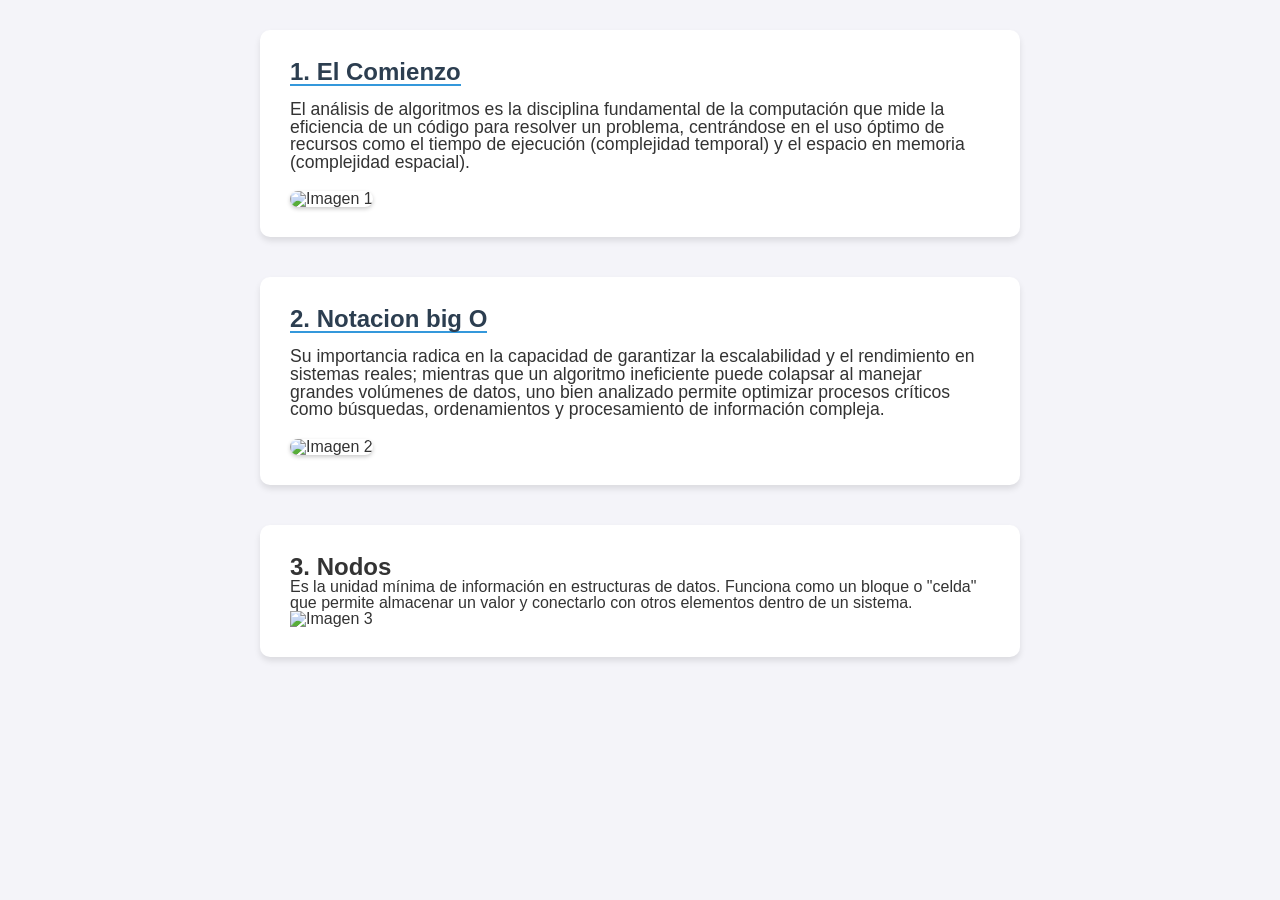
==== algoritmos.html @ c54a4212 "Hola algoritmos" ====
<!DOCTYPE html>
<html lang="es">
<head>
    <meta charset="UTF-8">
    <meta name="viewport" content="width=device-width, initial-scale=1.0">
    <title>AdiosMundol</title>
    <link rel="stylesheet" href="algoritmos.css">
</head>
<body>
    <main>
        <section id="seccion1" class="card">
            <div class="content">
                <h2>1. El Comienzo</h2>
                <p>El análisis de algoritmos es la disciplina fundamental de la computación que mide la eficiencia de un código para resolver un problema,
                 centrándose en el uso óptimo de recursos como el tiempo de ejecución (complejidad temporal)
                 y el espacio en memoria (complejidad espacial).</p>
                <img src="https://encrypted-tbn0.gstatic.com/images?q=tbn:ANd9GcRE0pqrljiYEANRSkUjpi6b-kRYiOrNBVP07w&s" alt="Imagen 1" class="fade-in">
            </div>
        </section>

        <section id="seccion2" class="card">
            <div class="content">
                <h2>2. Notacion big O</h2>
                <p>Su importancia radica en la capacidad de garantizar
                    la escalabilidad y el rendimiento en sistemas reales;
                    mientras que un algoritmo ineficiente puede colapsar
                    al manejar grandes volúmenes de datos, uno bien analizado permite
                     optimizar procesos críticos como búsquedas, ordenamientos y procesamiento
                     de información compleja.</p>
                <img src="https://i.ytimg.com/vi/g1nAxNKcP0M/hq720.jpg?sqp=-oaymwEhCK4FEIIDSFryq4qpAxMIARUAAAAAGAElAADIQj0AgKJD&rs=AOn4CLBEOiBw41mBaCqIyxrcmyXFHyF7zA" alt="Imagen 2" class="fade-in">
            </div>
        </section>

        <section id="seccion3" class="card">
            <div>
                <h2 id="miGrafo" class="post-link">3. Nodos</h2>
                <p>Es la unidad mínima de información en estructuras de datos.
                     Funciona como un bloque o "celda" que permite almacenar
                     un valor y conectarlo con otros elementos dentro de un sistema.</p>
                <img src="https://www.mclibre.org/consultar/xml/img/grafos/grafos-grafo.svg" alt="Imagen 3" class="fade-in">
         </div>
        </section>

    </main>

    <script src="algoritmos.js"></script>
</body>
</html>
---- algoritmos.css ----
* {
    margin: 0;
    padding: 0;
    box-sizing: border-box;
}

body {
    font-family: 'Segoe UI', Tahoma, Geneva, Verdana, sans-serif;
    line-height: 1;
    background-color: #f4f4f9;
    color: #333;
}

main {
    margin-top: 10px;
    padding: 20px;
    max-width: 800px;
    margin-left: auto;
    margin-right: auto;
}

.card {
    background: white;
    margin-bottom: 40px;
    padding: 30px;
    border-radius: 10px;
    box-shadow: 0 4px 6px rgba(0,0,0,0.1);
    opacity: 0; 
    transform: translateY(20px);
    transition: opacity 0.6s ease-out, transform 0.6s ease-out;
}


.card.visible {
    opacity: 1;
    transform: translateY(0);
}

.content h2 {
    color: #2c3e50;
    margin-bottom: 15px;
    border-bottom: 2px solid #3498db;
    display: inline-block;
}

.content p {
    margin-bottom: 20px;
    font-size: 1.1em;
}

.content img {
    width: 100%;
    height: auto;
    border-radius: 8px;
    box-shadow: 0 2px 4px rgba(0,0,0,0.2);
}
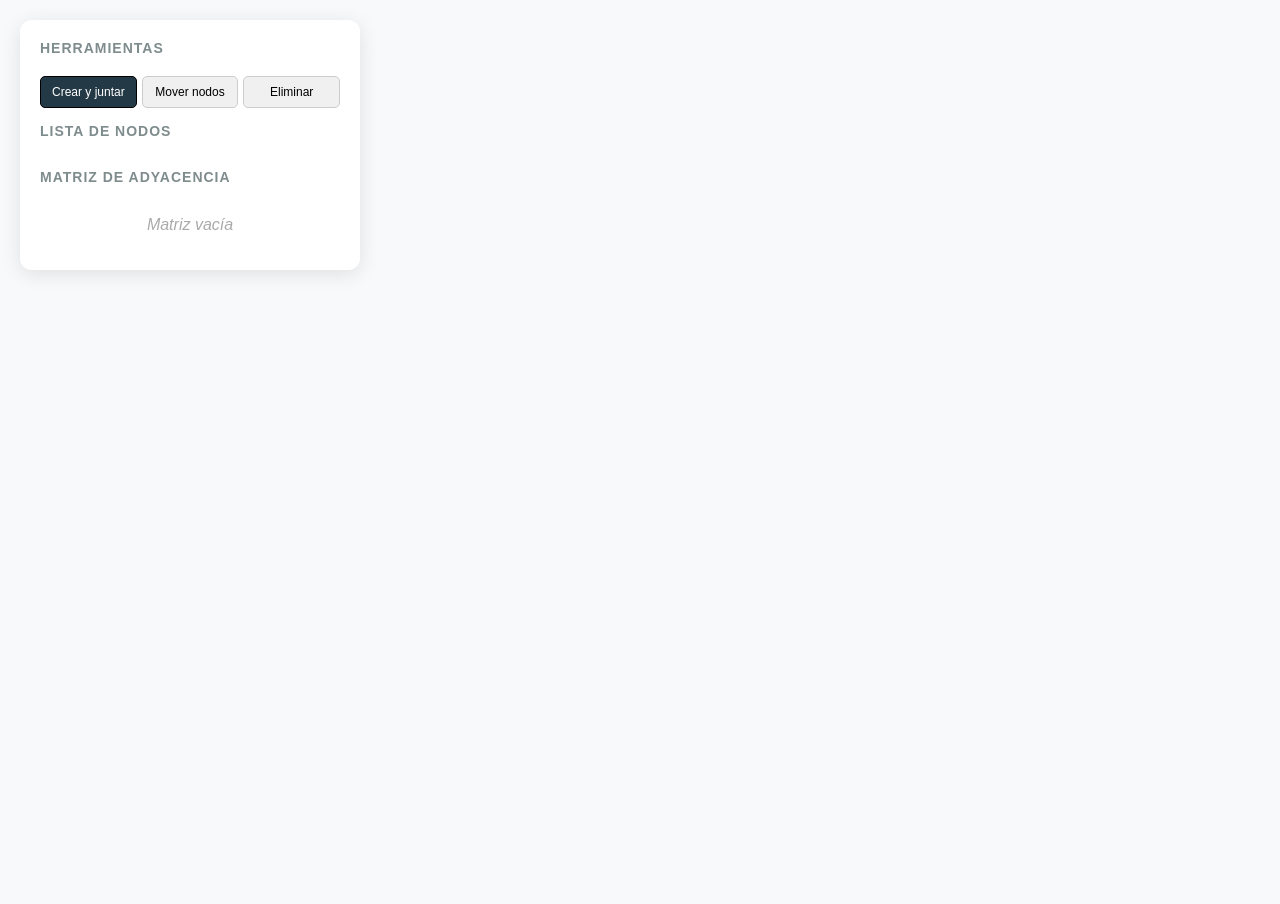
==== commit 802c6883: "version con matris" ====
--- a/algoritmos.html
+++ b/algoritmos.html
@@ -3,46 +3,41 @@
 <head>
     <meta charset="UTF-8">
     <meta name="viewport" content="width=device-width, initial-scale=1.0">
-    <title>AdiosMundol</title>
-    <link rel="stylesheet" href="algoritmos.css">
+    <title>Editor de Grafos Pro</title>
+    <link rel="stylesheet" href="grafo.css">
+    <link href="https://fonts.googleapis.com/css2?family=Roboto:wght@400;500;700&display=swap" rel="stylesheet">
 </head>
 <body>
-    <main>
-        <section id="seccion1" class="card">
-            <div class="content">
-                <h2>1. El Comienzo</h2>
-                <p>El análisis de algoritmos es la disciplina fundamental de la computación que mide la eficiencia de un código para resolver un problema,
-                 centrándose en el uso óptimo de recursos como el tiempo de ejecución (complejidad temporal)
-                 y el espacio en memoria (complejidad espacial).</p>
-                <img src="https://encrypted-tbn0.gstatic.com/images?q=tbn:ANd9GcRE0pqrljiYEANRSkUjpi6b-kRYiOrNBVP07w&s" alt="Imagen 1" class="fade-in">
-            </div>
-        </section>
 
-        <section id="seccion2" class="card">
-            <div class="content">
-                <h2>2. Notacion big O</h2>
-                <p>Su importancia radica en la capacidad de garantizar
-                    la escalabilidad y el rendimiento en sistemas reales;
-                    mientras que un algoritmo ineficiente puede colapsar
-                    al manejar grandes volúmenes de datos, uno bien analizado permite
-                     optimizar procesos críticos como búsquedas, ordenamientos y procesamiento
-                     de información compleja.</p>
-                <img src="https://i.ytimg.com/vi/g1nAxNKcP0M/hq720.jpg?sqp=-oaymwEhCK4FEIIDSFryq4qpAxMIARUAAAAAGAElAADIQj0AgKJD&rs=AOn4CLBEOiBw41mBaCqIyxrcmyXFHyF7zA" alt="Imagen 2" class="fade-in">
-            </div>
-        </section>
+    <div class="panel-control">
+        <h3>Herramientas</h3>
+        <div class="toolbar">
+            <button id="btn-dibujar" class="btn-tool active">Crear y juntar</button>
+            <button id="btn-mover" class="btn-tool">Mover nodos</button>
+            <button id="btn-eliminar" class="btn-tool">Eliminar</button>
+        </div>
 
-        <section id="seccion3" class="card">
-            <div>
-                <h2 id="miGrafo" class="post-link">3. Nodos</h2>
-                <p>Es la unidad mínima de información en estructuras de datos.
-                     Funciona como un bloque o "celda" que permite almacenar
-                     un valor y conectarlo con otros elementos dentro de un sistema.</p>
-                <img src="https://www.mclibre.org/consultar/xml/img/grafos/grafos-grafo.svg" alt="Imagen 3" class="fade-in">
-         </div>
-        </section>
+        <h3>Lista de Nodos</h3>
+        <ul id="lista-nodos"></ul>
 
-    </main>
+        <h3>Matriz de Adyacencia</h3>
+        <div id="contenedor-matriz">
+            <p class="empty-msg">Matriz vacía</p>
+        </div>
+    </div>
 
-    <script src="algoritmos.js"></script>
+    <svg id="lienzo">
+        <defs>
+            <marker id="arrowhead" markerWidth="10" markerHeight="7" refX="9" refY="3.5" orient="auto">
+                <polygon points="0 0, 10 3.5, 0 7" fill="#555" />
+            </marker>
+        </defs>
+        
+        <g id="capa-aristas"></g>
+        <line id="linea-temporal" x1="0" y1="0" x2="0" y2="0" stroke="#999" stroke-width="2" stroke-dasharray="5,5" display="none" />
+        <g id="capa-vertices"></g>
+    </svg>
+
+    <script src="grafo.js"></script>
 </body>
 </html>
--- a/grafo.css
+++ b/grafo.css
@@ -0,0 +1,115 @@
+body {
+    margin: 0;
+    padding: 0;
+    font-family: 'Roboto', sans-serif;
+    background-color: #f8f9fa;
+    overflow: hidden;
+    color: #333;
+}
+.panel-control {
+    position: fixed;
+    top: 20px;
+    left: 20px;
+    width: 300px; /* Un poco más ancho para que quepa la matriz */
+    max-height: 90vh;
+    overflow-y: auto;
+    background: rgba(255, 255, 255, 0.95); /* Cambiado a claro para que se lea mejor */
+    padding: 20px;
+    border-radius: 12px;
+    box-shadow: 0 4px 20px rgba(0, 0, 0, 0.1);
+    z-index: 1000;
+    backdrop-filter: blur(5px);
+    display: flex;
+    flex-direction: column;
+    gap: 15px;
+}
+
+h2 { margin: 0; font-size: 18px; color: #2c3e50; }
+h3 { margin: 0; font-size: 14px; color: #7f8c8d; text-transform: uppercase; letter-spacing: 1px;}
+
+ul#lista-nodos {
+    list-style-type: none;
+    padding: 0;
+    margin: 0;
+    font-size: 13px;
+    max-height: 100px;
+    overflow-y: auto;
+}
+
+.empty-msg { color: #aaa; font-style: italic; text-align: center; }
+
+#lienzo { width: 100vw; height: 100vh; cursor: crosshair; }
+
+.vertice circle {
+    fill: white;
+    stroke: #333;
+    stroke-width: 2px;
+    transition: all 0.2s;
+    cursor: pointer;
+}
+.vertice:hover circle{ 
+    stroke: #000000; stroke-width: 3px;
+}
+.vertice text {
+    fill: #333;
+    font-size: 14px;
+    font-weight: bold;
+    pointer-events: none;
+    user-select: none;
+}
+
+.arista {
+    stroke: #555;
+    stroke-width: 2px;
+    marker-end: url(#arrowhead);
+    cursor: pointer;
+    transition: stroke 0.2s;
+}
+.arista:hover { stroke: #e74c3c; stroke-width: 3px; }
+
+/* Estilos para el texto del peso */
+.peso-texto {
+    font-size: 14px;
+    font-weight: bold;
+    fill: #e74c3c;
+    pointer-events: none;
+    user-select: none;
+    text-anchor: middle;
+    background: white;
+}
+
+.toolbar { display: flex; gap: 5px; margin-top: 5px; }
+
+.btn-tool {
+    flex: 1;
+    padding: 8px;
+    border: 1px solid #ccc;
+    background: #f0f0f0;
+    border-radius: 5px;
+    cursor: pointer;
+    font-size: 12px;
+}
+
+.btn-tool:hover { background: #e0e0e0; }
+
+.btn-tool.active {
+    background: #243946;
+    color: white;
+    border-color: #000000;
+}
+
+/* Estilos para la Matriz */
+.matriz-tabla {
+    width: 100%;
+    border-collapse: collapse;
+    font-size: 12px;
+    text-align: center;
+}
+.matriz-tabla th, .matriz-tabla td {
+    border: 1px solid #ccc;
+    padding: 4px;
+}
+.matriz-tabla th {
+    background-color: #ecf0f1;
+    color: #2c3e50;
+}
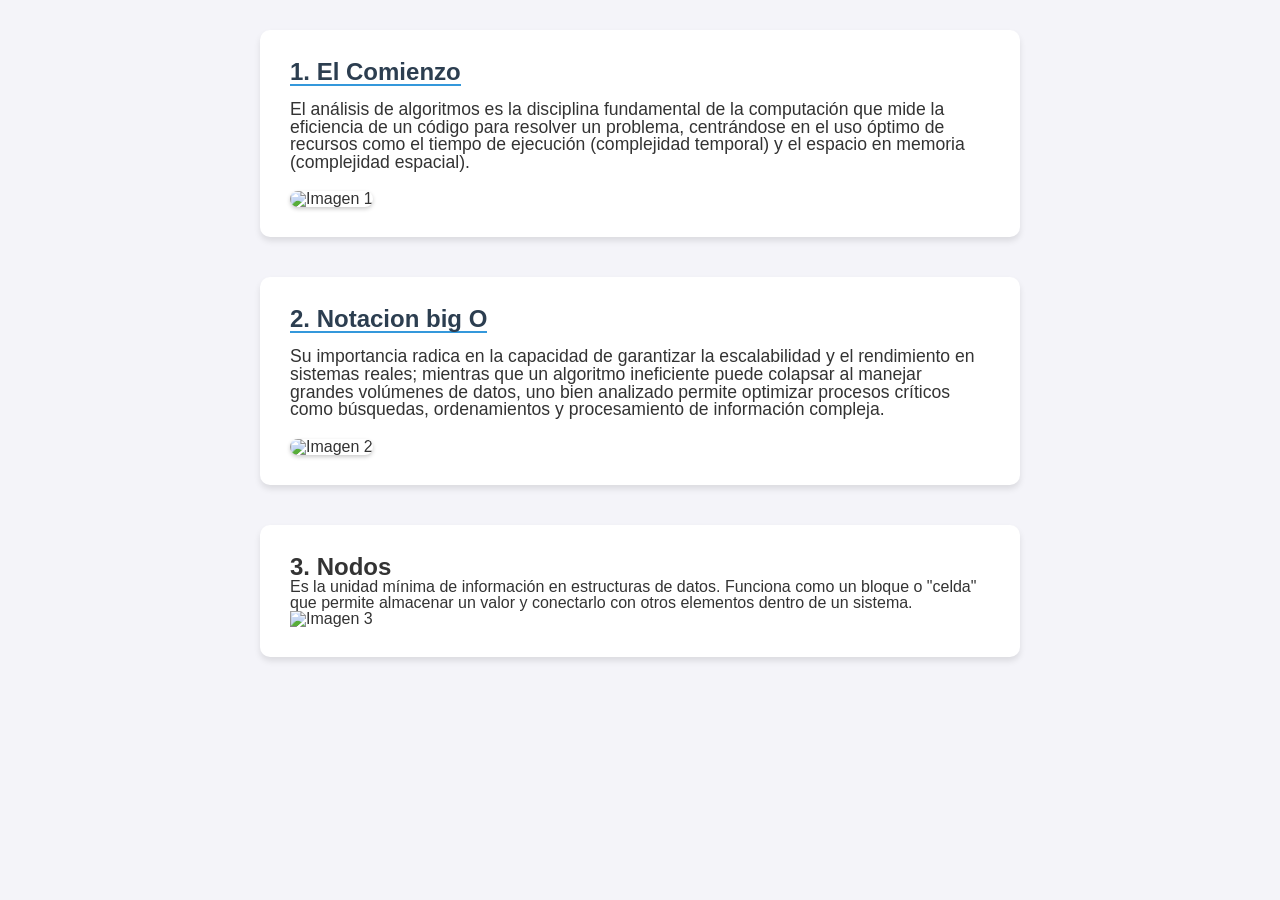
==== commit 40574ad7: "correccion html algoritmo" ====
--- a/algoritmos.html
+++ b/algoritmos.html
@@ -3,41 +3,46 @@
 <head>
     <meta charset="UTF-8">
     <meta name="viewport" content="width=device-width, initial-scale=1.0">
-    <title>Editor de Grafos Pro</title>
-    <link rel="stylesheet" href="grafo.css">
-    <link href="https://fonts.googleapis.com/css2?family=Roboto:wght@400;500;700&display=swap" rel="stylesheet">
+    <title>AdiosMundol</title>
+    <link rel="stylesheet" href="algoritmos.css">
 </head>
 <body>
+    <main>
+        <section id="seccion1" class="card">
+            <div class="content">
+                <h2>1. El Comienzo</h2>
+                <p>El análisis de algoritmos es la disciplina fundamental de la computación que mide la eficiencia de un código para resolver un problema,
+                 centrándose en el uso óptimo de recursos como el tiempo de ejecución (complejidad temporal)
+                 y el espacio en memoria (complejidad espacial).</p>
+                <img src="https://encrypted-tbn0.gstatic.com/images?q=tbn:ANd9GcRE0pqrljiYEANRSkUjpi6b-kRYiOrNBVP07w&s" alt="Imagen 1" class="fade-in">
+            </div>
+        </section>
 
-    <div class="panel-control">
-        <h3>Herramientas</h3>
-        <div class="toolbar">
-            <button id="btn-dibujar" class="btn-tool active">Crear y juntar</button>
-            <button id="btn-mover" class="btn-tool">Mover nodos</button>
-            <button id="btn-eliminar" class="btn-tool">Eliminar</button>
-        </div>
+        <section id="seccion2" class="card">
+            <div class="content">
+                <h2>2. Notacion big O</h2>
+                <p>Su importancia radica en la capacidad de garantizar
+                    la escalabilidad y el rendimiento en sistemas reales;
+                    mientras que un algoritmo ineficiente puede colapsar
+                    al manejar grandes volúmenes de datos, uno bien analizado permite
+                     optimizar procesos críticos como búsquedas, ordenamientos y procesamiento
+                     de información compleja.</p>
+                <img src="https://i.ytimg.com/vi/g1nAxNKcP0M/hq720.jpg?sqp=-oaymwEhCK4FEIIDSFryq4qpAxMIARUAAAAAGAElAADIQj0AgKJD&rs=AOn4CLBEOiBw41mBaCqIyxrcmyXFHyF7zA" alt="Imagen 2" class="fade-in">
+            </div>
+        </section>
 
-        <h3>Lista de Nodos</h3>
-        <ul id="lista-nodos"></ul>
+        <section id="seccion3" class="card">
+            <div>
+                <h2 id="miGrafo" class="post-link">3. Nodos</h2>
+                <p>Es la unidad mínima de información en estructuras de datos.
+                     Funciona como un bloque o "celda" que permite almacenar
+                     un valor y conectarlo con otros elementos dentro de un sistema.</p>
+                <img src="https://encrypted-tbn0.gstatic.com/images?q=tbn:ANd9GcQ5wXjTeeWQfFoYgNHGdeReIed7lCew5-TT4w&s" alt="Imagen 3" class="fade-in">
+         </div>
+        </section>
 
-        <h3>Matriz de Adyacencia</h3>
-        <div id="contenedor-matriz">
-            <p class="empty-msg">Matriz vacía</p>
-        </div>
-    </div>
+    </main>
 
-    <svg id="lienzo">
-        <defs>
-            <marker id="arrowhead" markerWidth="10" markerHeight="7" refX="9" refY="3.5" orient="auto">
-                <polygon points="0 0, 10 3.5, 0 7" fill="#555" />
-            </marker>
-        </defs>
-        
-        <g id="capa-aristas"></g>
-        <line id="linea-temporal" x1="0" y1="0" x2="0" y2="0" stroke="#999" stroke-width="2" stroke-dasharray="5,5" display="none" />
-        <g id="capa-vertices"></g>
-    </svg>
-
-    <script src="grafo.js"></script>
+    <script src="algoritmos.js"></script>
 </body>
 </html>
--- a/algoritmos.css
+++ b/algoritmos.css
@@ -0,0 +1,57 @@
+* {
+    margin: 0;
+    padding: 0;
+    box-sizing: border-box;
+}
+
+body {
+    font-family: 'Segoe UI', Tahoma, Geneva, Verdana, sans-serif;
+    line-height: 1;
+    background-color: #f4f4f9;
+    color: #333;
+}
+
+main {
+    margin-top: 10px;
+    padding: 20px;
+    max-width: 800px;
+    margin-left: auto;
+    margin-right: auto;
+}
+
+.card {
+    background: white;
+    margin-bottom: 40px;
+    padding: 30px;
+    border-radius: 10px;
+    box-shadow: 0 4px 6px rgba(0,0,0,0.1);
+    opacity: 0; 
+    transform: translateY(20px);
+    transition: opacity 0.6s ease-out, transform 0.6s ease-out;
+}
+
+
+.card.visible {
+    opacity: 1;
+    transform: translateY(0);
+}
+
+.content h2 {
+    color: #2c3e50;
+    margin-bottom: 15px;
+    border-bottom: 2px solid #3498db;
+    display: inline-block;
+}
+
+.content p {
+    margin-bottom: 20px;
+    font-size: 1.1em;
+}
+
+.content img {
+    width: 100%;
+    height: auto;
+    border-radius: 8px;
+    box-shadow: 0 2px 4px rgba(0,0,0,0.2);
+}
+
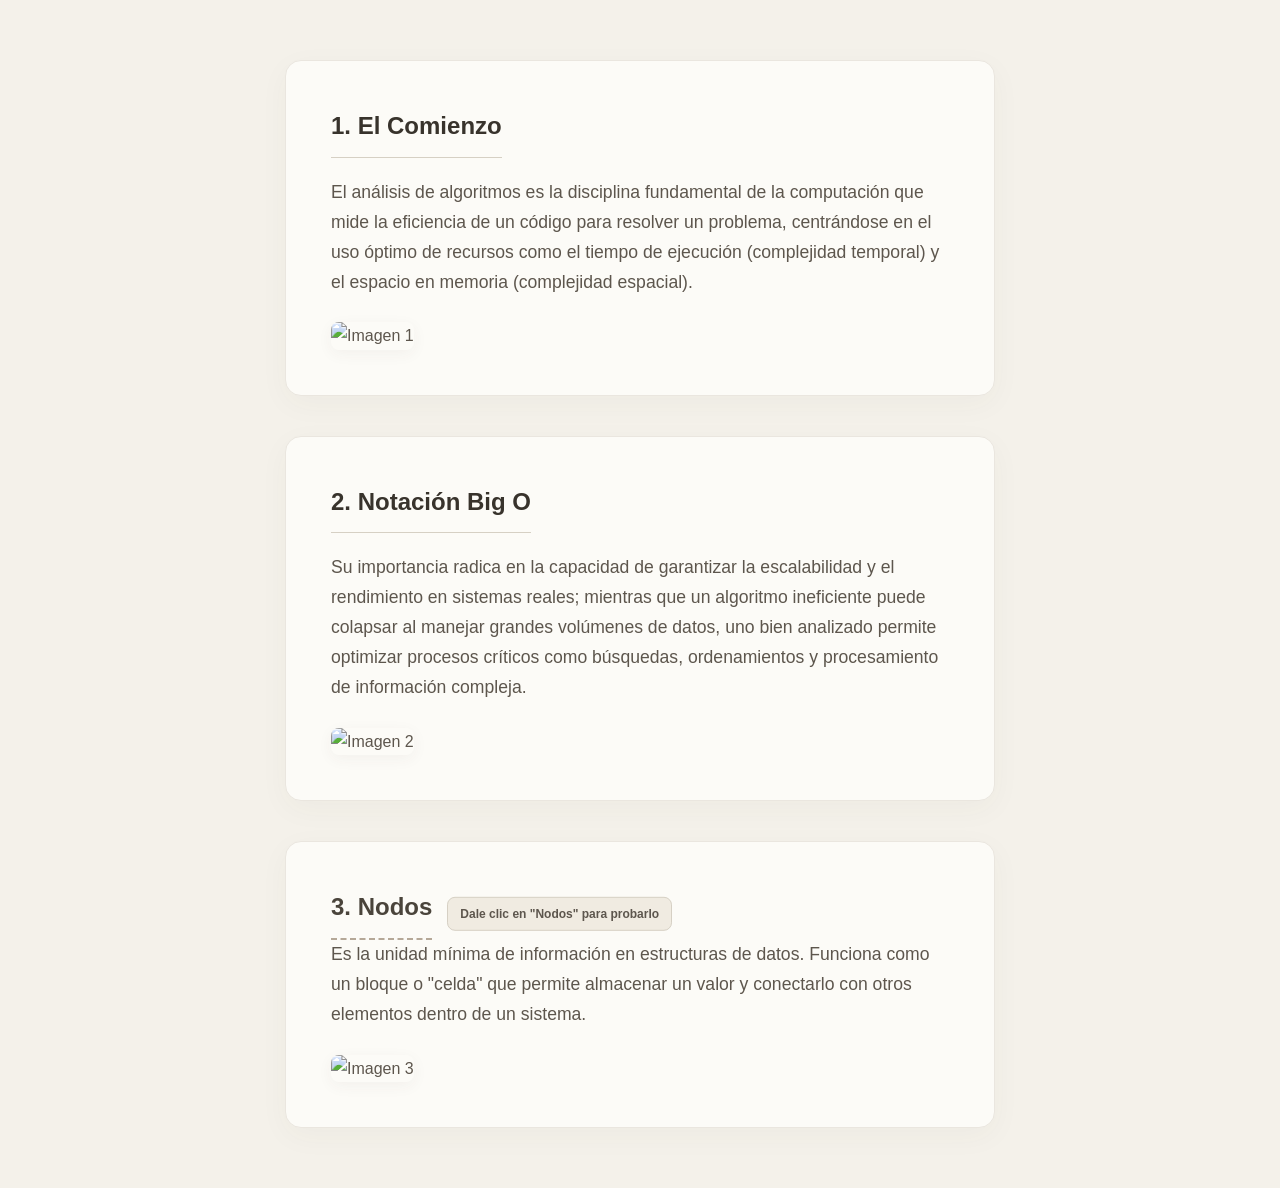
==== commit 67592e55: "actualizacion con las recomendaciones" ====
--- a/algoritmos.html
+++ b/algoritmos.html
@@ -3,7 +3,7 @@
 <head>
     <meta charset="UTF-8">
     <meta name="viewport" content="width=device-width, initial-scale=1.0">
-    <title>AdiosMundol</title>
+    <title>Análisis de Algoritmos</title>
     <link rel="stylesheet" href="algoritmos.css">
 </head>
 <body>
@@ -14,33 +14,38 @@
                 <p>El análisis de algoritmos es la disciplina fundamental de la computación que mide la eficiencia de un código para resolver un problema,
                  centrándose en el uso óptimo de recursos como el tiempo de ejecución (complejidad temporal)
                  y el espacio en memoria (complejidad espacial).</p>
-                <img src="https://encrypted-tbn0.gstatic.com/images?q=tbn:ANd9GcRE0pqrljiYEANRSkUjpi6b-kRYiOrNBVP07w&s" alt="Imagen 1" class="fade-in">
+                <img src="https://encrypted-tbn0.gstatic.com/images?q=tbn:ANd9GcRE0pqrljiYEANRSkUjpi6b-kRYiOrNBVP07w&s" alt="Imagen 1">
             </div>
         </section>
 
         <section id="seccion2" class="card">
             <div class="content">
-                <h2>2. Notacion big O</h2>
+                <h2>2. Notación Big O</h2>
                 <p>Su importancia radica en la capacidad de garantizar
                     la escalabilidad y el rendimiento en sistemas reales;
                     mientras que un algoritmo ineficiente puede colapsar
                     al manejar grandes volúmenes de datos, uno bien analizado permite
                      optimizar procesos críticos como búsquedas, ordenamientos y procesamiento
                      de información compleja.</p>
-                <img src="https://i.ytimg.com/vi/g1nAxNKcP0M/hq720.jpg?sqp=-oaymwEhCK4FEIIDSFryq4qpAxMIARUAAAAAGAElAADIQj0AgKJD&rs=AOn4CLBEOiBw41mBaCqIyxrcmyXFHyF7zA" alt="Imagen 2" class="fade-in">
+                <img src="https://i.ytimg.com/vi/g1nAxNKcP0M/hq720.jpg?sqp=-oaymwEhCK4FEIIDSFryq4qpAxMIARUAAAAAGAElAADIQj0AgKJD&rs=AOn4CLBEOiBw41mBaCqIyxrcmyXFHyF7zA" alt="Imagen 2">
             </div>
         </section>
 
         <section id="seccion3" class="card">
-            <div>
-                <h2 id="miGrafo" class="post-link">3. Nodos</h2>
+            <div class="content"> 
+                <div class="contenedor-titulo-clic">
+                    <h2 id="miGrafo" class="post-link">3. Nodos</h2>
+                    <div class="etiqueta-ayuda">
+                        Dale clic en "Nodos" para probarlo
+                    </div>
+                </div>
+
                 <p>Es la unidad mínima de información en estructuras de datos.
                      Funciona como un bloque o "celda" que permite almacenar
                      un valor y conectarlo con otros elementos dentro de un sistema.</p>
-                <img src="https://encrypted-tbn0.gstatic.com/images?q=tbn:ANd9GcQ5wXjTeeWQfFoYgNHGdeReIed7lCew5-TT4w&s" alt="Imagen 3" class="fade-in">
-         </div>
+                <img src="https://encrypted-tbn0.gstatic.com/images?q=tbn:ANd9GcQ5wXjTeeWQfFoYgNHGdeReIed7lCew5-TT4w&s" alt="Imagen 3">
+            </div>
         </section>
-
     </main>
 
     <script src="algoritmos.js"></script>
--- a/algoritmos.css
+++ b/algoritmos.css
@@ -6,45 +6,50 @@
 
 body {
     font-family: 'Segoe UI', Tahoma, Geneva, Verdana, sans-serif;
-    line-height: 1;
-    background-color: #f4f4f9;
-    color: #333;
+    line-height: 1.7; /* Más interlineado para lectura fácil */
+    background-color: #F4F1EA; /* Fondo crema cálido */
+    color: #5D564D; /* Gris/Marrón cálido, no negro puro */
 }
 
 main {
-    margin-top: 10px;
+    margin-top: 40px;
     padding: 20px;
-    max-width: 800px;
+    max-width: 750px; 
     margin-left: auto;
     margin-right: auto;
 }
 
 .card {
-    background: white;
+    background: #FCFBF7; /* Blanco hueso */
     margin-bottom: 40px;
-    padding: 30px;
-    border-radius: 10px;
-    box-shadow: 0 4px 6px rgba(0,0,0,0.1);
+    padding: 45px;
+    border-radius: 16px; 
+    box-shadow: 0 8px 30px rgba(74, 68, 59, 0.04); /* Sombra elegante */
+    border: 1px solid #EAE6DF;
+    
+    /* Efecto de aparición al hacer scroll */
     opacity: 0; 
-    transform: translateY(20px);
-    transition: opacity 0.6s ease-out, transform 0.6s ease-out;
+    transform: translateY(25px);
+    transition: opacity 0.8s ease-out, transform 0.8s ease-out;
 }
 
-
+/* Esta clase la agrega el Javascript automáticamente */
 .card.visible {
     opacity: 1;
     transform: translateY(0);
 }
 
 .content h2 {
-    color: #2c3e50;
-    margin-bottom: 15px;
-    border-bottom: 2px solid #3498db;
+    color: #38332C; /* Marrón muy oscuro */
+    margin-bottom: 20px;
+    border-bottom: 1px solid #D6D0C4; /* Línea separadora sutil */
+    padding-bottom: 10px;
     display: inline-block;
+    font-weight: 600;
 }
 
 .content p {
-    margin-bottom: 20px;
+    margin-bottom: 25px;
     font-size: 1.1em;
 }
 
@@ -52,6 +57,56 @@
     width: 100%;
     height: auto;
     border-radius: 8px;
-    box-shadow: 0 2px 4px rgba(0,0,0,0.2);
+    box-shadow: 0 4px 15px rgba(74, 68, 59, 0.05);
+    transition: transform 0.4s ease;
 }
 
+.content img:hover {
+    transform: scale(1.02); /* Zoom súper ligero en la imagen */
+}
+
+/* --- TÍTULO INTERACTIVO "NODOS" --- */
+.contenedor-titulo-clic {
+    position: relative;
+    display: inline-block; /* Para que la etiqueta se pegue al lado */
+}
+
+#miGrafo {
+    cursor: pointer;
+    transition: all 0.3s ease;
+    border-bottom: 2px dashed #B5A898; 
+    color: #4A443B;
+    margin-bottom: 0; /* Ajuste para el contenedor */
+}
+
+#miGrafo:hover {
+    color: #8A7B66; /* Tono arcilla/tierra */
+    border-bottom: 2px solid #8A7B66; 
+}
+
+/* --- ETIQUETA DE AYUDA ELEGANTE --- */
+.etiqueta-ayuda {
+    position: absolute;
+    top: 50%;
+    left: 100%;
+    transform: translate(15px, -50%);
+    background-color: #F0EBE1; /* Crema oscurito */
+    color: #5D564D;
+    border: 1px solid #D6D0C4;
+    padding: 6px 12px;
+    border-radius: 8px;
+    font-size: 12px;
+    font-weight: bold;
+    pointer-events: none;
+    white-space: nowrap;
+    
+    /* Animación: Aparece después que la tarjeta */
+    opacity: 0;
+    transition: opacity 0.6s ease;
+    transition-delay: 0.6s; 
+}
+
+/* Aparece cuando la sección 3 se vuelve visible */
+.card.visible .etiqueta-ayuda {
+    opacity: 1;
+}
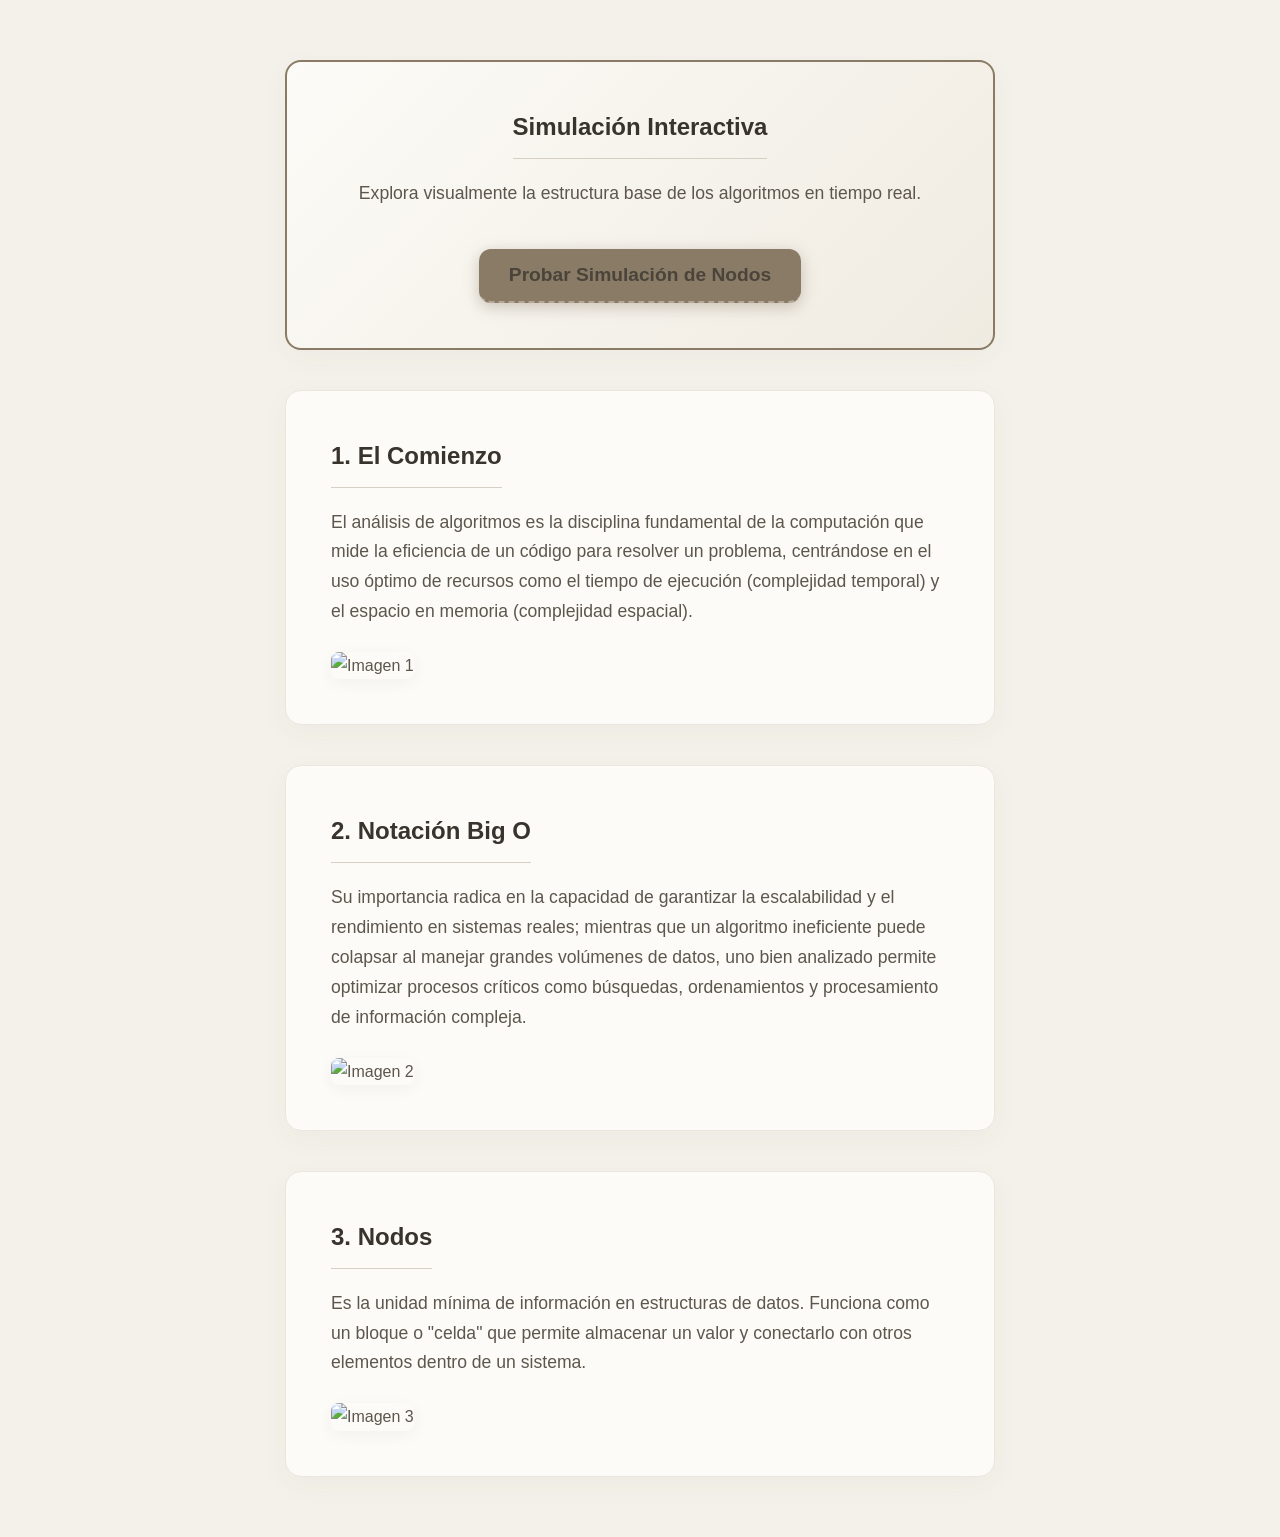
==== commit a38a5ef7: "boton cagregado" ====
--- a/algoritmos.html
+++ b/algoritmos.html
@@ -3,17 +3,26 @@
 <head>
     <meta charset="UTF-8">
     <meta name="viewport" content="width=device-width, initial-scale=1.0">
-    <title>Análisis de Algoritmos</title>
+    <title>analisis de Algoritmos</title>
     <link rel="stylesheet" href="algoritmos.css">
 </head>
 <body>
     <main>
+        <section class="card visible hero-section">
+            <div class="content hero-content">
+                <h2>Simulación Interactiva</h2>
+                <p>Explora visualmente la estructura base de los algoritmos en tiempo real.</p>
+                <div class="contenedor-boton-destacado">
+                    <button id="miGrafo" class="btn-destacado">Probar Simulación de Nodos</button>
+                    
+                </div>
+            </div>
+        </section>
+
         <section id="seccion1" class="card">
             <div class="content">
                 <h2>1. El Comienzo</h2>
-                <p>El análisis de algoritmos es la disciplina fundamental de la computación que mide la eficiencia de un código para resolver un problema,
-                 centrándose en el uso óptimo de recursos como el tiempo de ejecución (complejidad temporal)
-                 y el espacio en memoria (complejidad espacial).</p>
+                <p>El análisis de algoritmos es la disciplina fundamental de la computación que mide la eficiencia de un código para resolver un problema, centrándose en el uso óptimo de recursos como el tiempo de ejecución (complejidad temporal) y el espacio en memoria (complejidad espacial).</p>
                 <img src="https://encrypted-tbn0.gstatic.com/images?q=tbn:ANd9GcRE0pqrljiYEANRSkUjpi6b-kRYiOrNBVP07w&s" alt="Imagen 1">
             </div>
         </section>
@@ -21,28 +30,15 @@
         <section id="seccion2" class="card">
             <div class="content">
                 <h2>2. Notación Big O</h2>
-                <p>Su importancia radica en la capacidad de garantizar
-                    la escalabilidad y el rendimiento en sistemas reales;
-                    mientras que un algoritmo ineficiente puede colapsar
-                    al manejar grandes volúmenes de datos, uno bien analizado permite
-                     optimizar procesos críticos como búsquedas, ordenamientos y procesamiento
-                     de información compleja.</p>
+                <p>Su importancia radica en la capacidad de garantizar la escalabilidad y el rendimiento en sistemas reales; mientras que un algoritmo ineficiente puede colapsar al manejar grandes volúmenes de datos, uno bien analizado permite optimizar procesos críticos como búsquedas, ordenamientos y procesamiento de información compleja.</p>
                 <img src="https://i.ytimg.com/vi/g1nAxNKcP0M/hq720.jpg?sqp=-oaymwEhCK4FEIIDSFryq4qpAxMIARUAAAAAGAElAADIQj0AgKJD&rs=AOn4CLBEOiBw41mBaCqIyxrcmyXFHyF7zA" alt="Imagen 2">
             </div>
         </section>
 
         <section id="seccion3" class="card">
             <div class="content"> 
-                <div class="contenedor-titulo-clic">
-                    <h2 id="miGrafo" class="post-link">3. Nodos</h2>
-                    <div class="etiqueta-ayuda">
-                        Dale clic en "Nodos" para probarlo
-                    </div>
-                </div>
-
-                <p>Es la unidad mínima de información en estructuras de datos.
-                     Funciona como un bloque o "celda" que permite almacenar
-                     un valor y conectarlo con otros elementos dentro de un sistema.</p>
+                <h2>3. Nodos</h2>
+                <p>Es la unidad mínima de información en estructuras de datos. Funciona como un bloque o "celda" que permite almacenar un valor y conectarlo con otros elementos dentro de un sistema.</p>
                 <img src="https://encrypted-tbn0.gstatic.com/images?q=tbn:ANd9GcQ5wXjTeeWQfFoYgNHGdeReIed7lCew5-TT4w&s" alt="Imagen 3">
             </div>
         </section>
--- a/algoritmos.css
+++ b/algoritmos.css
@@ -109,4 +109,66 @@
 /* Aparece cuando la sección 3 se vuelve visible */
 .card.visible .etiqueta-ayuda {
     opacity: 1;
+}
+
+/* --- SECCIÓN DESTACADA (HERO) --- */
+.hero-section {
+    text-align: center;
+    border: 2px solid #8A7B66;
+    background: linear-gradient(135deg, #FCFBF7 0%, #F0EBE1 100%);
+}
+
+.hero-content {
+    display: flex;
+    flex-direction: column;
+    align-items: center;
+}
+
+.contenedor-boton-destacado {
+    position: relative;
+    margin-top: 15px;
+    display: inline-block;
+}
+
+/* --- BOTÓN PRINCIPAL --- */
+.btn-destacado {
+    background-color: #8A7B66;
+    color: #FFF;
+    font-size: 1.2em;
+    font-weight: bold;
+    padding: 15px 30px;
+    border: none;
+    border-radius: 12px;
+    cursor: pointer;
+    box-shadow: 0 4px 15px rgba(138, 123, 102, 0.4);
+    transition: all 0.3s ease;
+}
+
+.btn-destacado:hover {
+    background-color: #716453; /* Tono más oscuro al pasar el mouse */
+    transform: translateY(-4px); /* Se levanta un poco */
+    box-shadow: 0 8px 25px rgba(138, 123, 102, 0.6);
+}
+
+/* --- ETIQUETA ANIMADA --- */
+.etiqueta-ayuda-hero {
+    position: absolute;
+    top: -15px;
+    right: -25px;
+    background-color: #5D564D;
+    color: #FFF;
+    padding: 6px 12px;
+    border-radius: 8px;
+    font-size: 0.85em;
+    font-weight: bold;
+    pointer-events: none;
+    box-shadow: 0 2px 10px rgba(0,0,0,0.2);
+    /* Animación de latido para llamar la atención */
+    animation: latido 1.5s infinite;
+}
+
+@keyframes latido {
+    0% { transform: scale(1) rotate(5deg); }
+    50% { transform: scale(1.1) rotate(5deg); }
+    100% { transform: scale(1) rotate(5deg); }
 }
